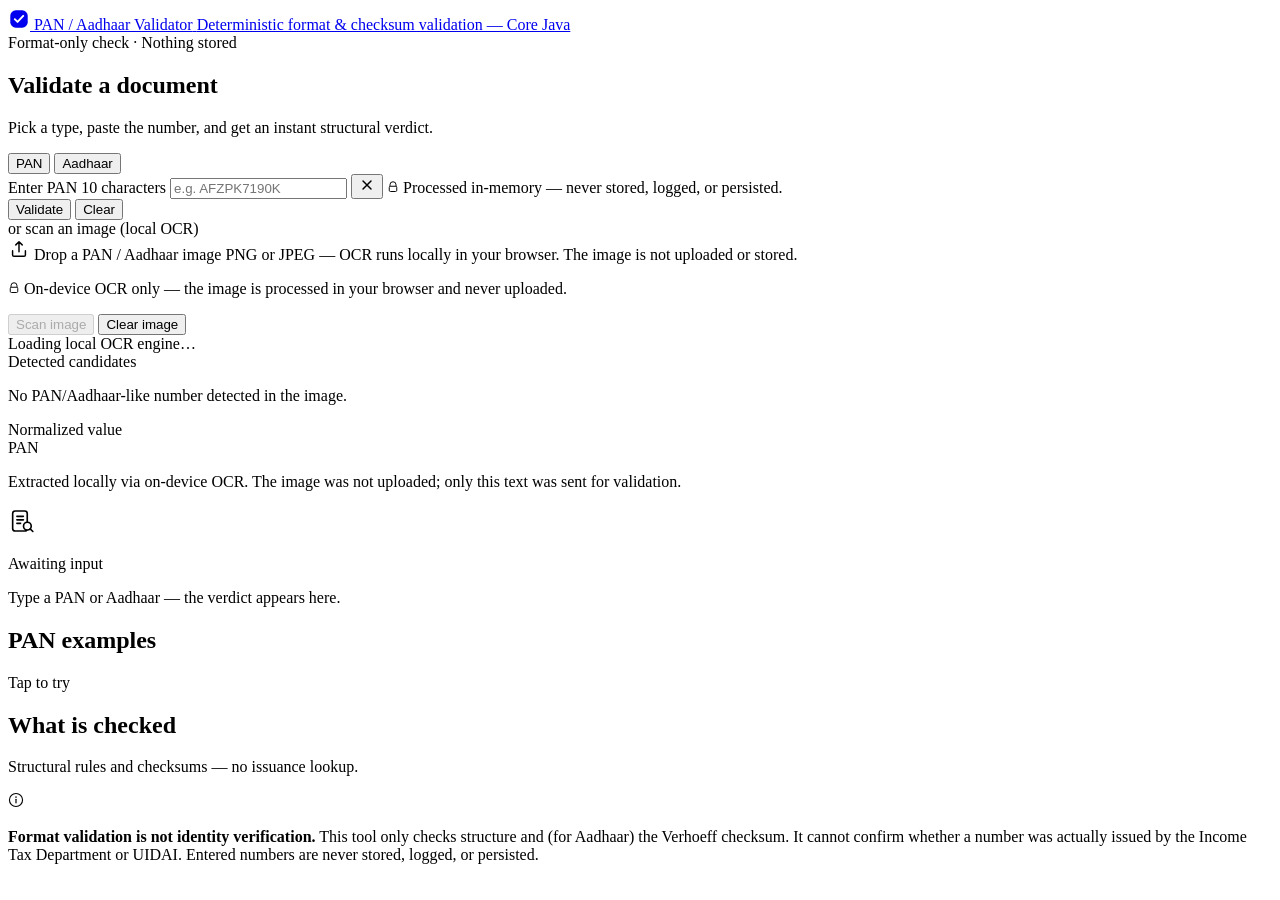
==== src/main/resources/public/index.html @ b99ff189 "feat: privacy-first local OCR (Tesseract.js) — image never leaves browser Replace the cloud image-ex" ====
<!DOCTYPE html>
<html lang="en">
<head>
  <meta charset="UTF-8" />
  <meta name="viewport" content="width=device-width, initial-scale=1, viewport-fit=cover" />
  <meta name="color-scheme" content="light" />
  <meta name="theme-color" content="#ffffff" />
  <meta name="description" content="Validate the format and checksum of Indian PAN and Aadhaar numbers. Deterministic, client-server validation powered by Core Java. Nothing is stored." />
  <title>PAN / Aadhaar Format Validator</title>
  <link rel="stylesheet" href="/styles.css" />
</head>
<body>
  <div class="grain" aria-hidden="true"></div>
  <div class="ambient" aria-hidden="true"></div>

  <header class="topbar">
    <div class="topbar-inner">
      <a class="brand" href="/" aria-label="PAN / Aadhaar Validator — home">
        <span class="mark" aria-hidden="true">
          <svg viewBox="0 0 24 24" width="22" height="22" fill="none" aria-hidden="true">
            <rect x="2.5" y="2.5" width="19" height="19" rx="6" fill="currentColor"></rect>
            <path d="M7.4 12.2l3 3 6.2-6.6" stroke="#fff" stroke-width="2.1" stroke-linecap="round" stroke-linejoin="round" fill="none"></path>
          </svg>
        </span>
        <span class="brand-text">
          <span class="brand-title">PAN / Aadhaar Validator</span>
          <span class="brand-tag">Deterministic format &amp; checksum validation &mdash; Core Java</span>
        </span>
      </a>
      <div class="topbar-meta">
        <span class="trust">
          <span class="trust-dot" aria-hidden="true"></span>
          Format-only check &middot; Nothing stored
        </span>
      </div>
    </div>
  </header>

  <main class="shell">
    <section class="console" aria-label="Validator workspace">

      <div class="pane pane--primary">
        <div class="pane-head">
          <h1 class="pane-title">Validate a document</h1>
          <p class="pane-sub">Pick a type, paste the number, and get an instant structural verdict.</p>
        </div>

        <div class="segmented" role="tablist" aria-label="Document type">
          <button class="seg active" role="tab" id="seg-pan" aria-selected="true" data-type="pan">PAN</button>
          <button class="seg" role="tab" id="seg-aadhaar" aria-selected="false" data-type="aadhaar">Aadhaar</button>
        </div>

        <form id="form" autocomplete="off" onsubmit="return false">
          <label class="field" for="value">
            <span class="field-label">
              <span id="label-value">Enter PAN</span>
              <span class="field-hint" id="hint">10 characters</span>
            </span>
            <span class="input-wrap">
              <input id="value" name="value" type="text" inputmode="text"
                     placeholder="e.g. AFZPK7190K" spellcheck="false"
                     autocapitalize="characters" autocomplete="off" />
              <button id="input-clear" class="input-clear" type="button" aria-label="Clear input" tabindex="-1" aria-hidden="true">
                <svg viewBox="0 0 20 20" width="16" height="16" aria-hidden="true"><path d="M5 5l10 10M15 5L5 15" stroke="currentColor" stroke-width="1.8" stroke-linecap="round" fill="none"/></svg>
              </button>
            </span>
            <span class="field-foot">
              <span class="lock" aria-hidden="true">
                <svg viewBox="0 0 16 16" width="12" height="12"><path d="M4 7V5a4 4 0 0 1 8 0v2" stroke="currentColor" stroke-width="1.3" fill="none" stroke-linecap="round"/><rect x="3" y="7" width="10" height="7" rx="1.6" stroke="currentColor" stroke-width="1.3" fill="none"/></svg>
              </span>
              Processed in-memory &mdash; never stored, logged, or persisted.
            </span>
          </label>

          <div class="actions">
            <button id="validate" class="btn primary" type="button">Validate</button>
            <button id="clear" class="btn tertiary" type="button">Clear</button>
          </div>
        </form>

        <div class="img-divider" role="separator" aria-label="Alternative input"><span>or scan an image (local OCR)</span></div>

        <section class="img-upload" aria-label="Scan a document number from an image with local OCR">
          <label class="dropzone" for="image-file" id="dropzone">
            <input id="image-file" type="file" accept="image/png,image/jpeg" hidden />
            <span class="dz-icon" aria-hidden="true">
              <svg viewBox="0 0 24 24" width="22" height="22" fill="none"><path d="M12 15V4m0 0L8.5 7.5M12 4l3.5 3.5" stroke="currentColor" stroke-width="1.6" stroke-linecap="round" stroke-linejoin="round"/><path d="M5 14v4.5A1.5 1.5 0 0 0 6.5 20h11a1.5 1.5 0 0 0 1.5-1.5V14" stroke="currentColor" stroke-width="1.6" stroke-linecap="round"/></svg>
            </span>
            <span class="dz-body">
              <span class="dz-title" id="dz-title">Drop a PAN / Aadhaar image</span>
              <span class="dz-sub" id="dz-sub">PNG or JPEG &mdash; OCR runs locally in your browser. The image is not uploaded or stored.</span>
            </span>
            <span class="dz-thumb hidden" id="dz-thumb" aria-hidden="true"></span>
          </label>
          <p class="ocr-private">
            <span class="lock" aria-hidden="true">
              <svg viewBox="0 0 16 16" width="12" height="12"><path d="M4 7V5a4 4 0 0 1 8 0v2" stroke="currentColor" stroke-width="1.3" fill="none" stroke-linecap="round"/><rect x="3" y="7" width="10" height="7" rx="1.6" stroke="currentColor" stroke-width="1.3" fill="none"/></svg>
            </span>
            On-device OCR only &mdash; the image is processed in your browser and never uploaded.
          </p>
          <div class="img-actions">
            <button id="extract" class="btn primary" type="button" disabled>Scan image</button>
            <button id="img-clear" class="btn tertiary" type="button">Clear image</button>
          </div>
          <div id="ocr-progress" class="ocr-progress hidden">
            <div class="ocr-bar"><span id="ocr-fill" class="ocr-fill"></span></div>
            <span id="ocr-status" class="ocr-status">Loading local OCR engine&hellip;</span>
          </div>
          <div id="ocr-candidates" class="ocr-candidates hidden">
            <span class="ocr-cands-title">Detected candidates</span>
            <div id="ocr-cands-list" class="ocr-cands-list"></div>
            <p id="ocr-none" class="ocr-none hidden">No PAN/Aadhaar-like number detected in the image.</p>
          </div>
        </section>

        <div id="preview" class="preview hidden">
          <span class="preview-label">Normalized value</span>
          <code id="normalized"></code>
        </div>

        <div class="outcome" id="outcome" aria-live="polite" aria-atomic="false">
          <div class="extraction hidden" id="extraction">
            <div class="ex-head">
              <span class="ex-badge" id="ex-type">PAN</span>
              <span class="ex-conf" id="ex-conf"></span>
              <span class="ex-warn hidden" id="ex-warn"></span>
            </div>
            <code class="ex-value" id="ex-value"></code>
            <p class="ex-note">Extracted locally via on-device OCR. The image was not uploaded; only this text was sent for validation.</p>
          </div>

          <div class="empty" id="empty">
            <span class="empty-mark" aria-hidden="true">
              <svg viewBox="0 0 24 24" width="28" height="28" fill="none">
                <rect x="4" y="3.4" width="12.5" height="17.2" rx="2.2" stroke="currentColor" stroke-width="1.4"></rect>
                <path d="M7.6 8h5.6M7.6 11h5.6M7.6 14h3.2" stroke="currentColor" stroke-width="1.4" stroke-linecap="round"></path>
                <circle cx="16.6" cy="16.4" r="3.3" fill="#fff" stroke="currentColor" stroke-width="1.4"></circle>
                <path d="M19 18.7l2.3 2.3" stroke="currentColor" stroke-width="1.4" stroke-linecap="round"></path>
              </svg>
            </span>
            <p class="empty-title">Awaiting input</p>
            <p class="empty-sub">Type a PAN or Aadhaar &mdash; the verdict appears here.</p>
          </div>

          <div class="result hidden" id="result">
            <div class="verdict" id="verdict">
              <span class="verdict-icon" id="v-icon" aria-hidden="true"></span>
              <div class="verdict-main">
                <div class="verdict-row">
                  <span class="verdict-status" id="v-status"></span>
                  <span class="verdict-reason hidden" id="v-reason"></span>
                </div>
                <p class="verdict-msg" id="v-message"></p>
              </div>
            </div>
            <ul id="checks" class="checks"></ul>
          </div>
        </div>

        <section class="examples">
          <div class="examples-head">
            <h2 id="examples-title">PAN examples</h2>
            <span class="examples-hint">Tap to try</span>
          </div>
          <div id="examples" class="chips"></div>
        </section>
      </div>

      <div class="pane-divider" aria-hidden="true"></div>

      <aside class="pane pane--side" aria-label="Validation rules">
        <div class="pane-head">
          <h2 class="pane-title">What is checked</h2>
          <p class="pane-sub">Structural rules and checksums — no issuance lookup.</p>
        </div>
        <ol id="rules" class="rules"></ol>
      </aside>

    </section>

    <footer class="disclaimer">
      <span class="disc-icon" aria-hidden="true">
        <svg viewBox="0 0 20 20" width="16" height="16" fill="none"><circle cx="10" cy="10" r="8.2" stroke="currentColor" stroke-width="1.4"/><path d="M10 9.2v4.3" stroke="currentColor" stroke-width="1.5" stroke-linecap="round"/><circle cx="10" cy="6.4" r="1" fill="currentColor"/></svg>
      </span>
      <p>
        <strong>Format validation is not identity verification.</strong>
        This tool only checks structure and (for Aadhaar) the Verhoeff checksum. It cannot confirm
        whether a number was actually issued by the Income Tax Department or UIDAI. Entered numbers
        are never stored, logged, or persisted.
      </p>
    </footer>
  </main>

  <script src="/app.js"></script>
</body>
</html>
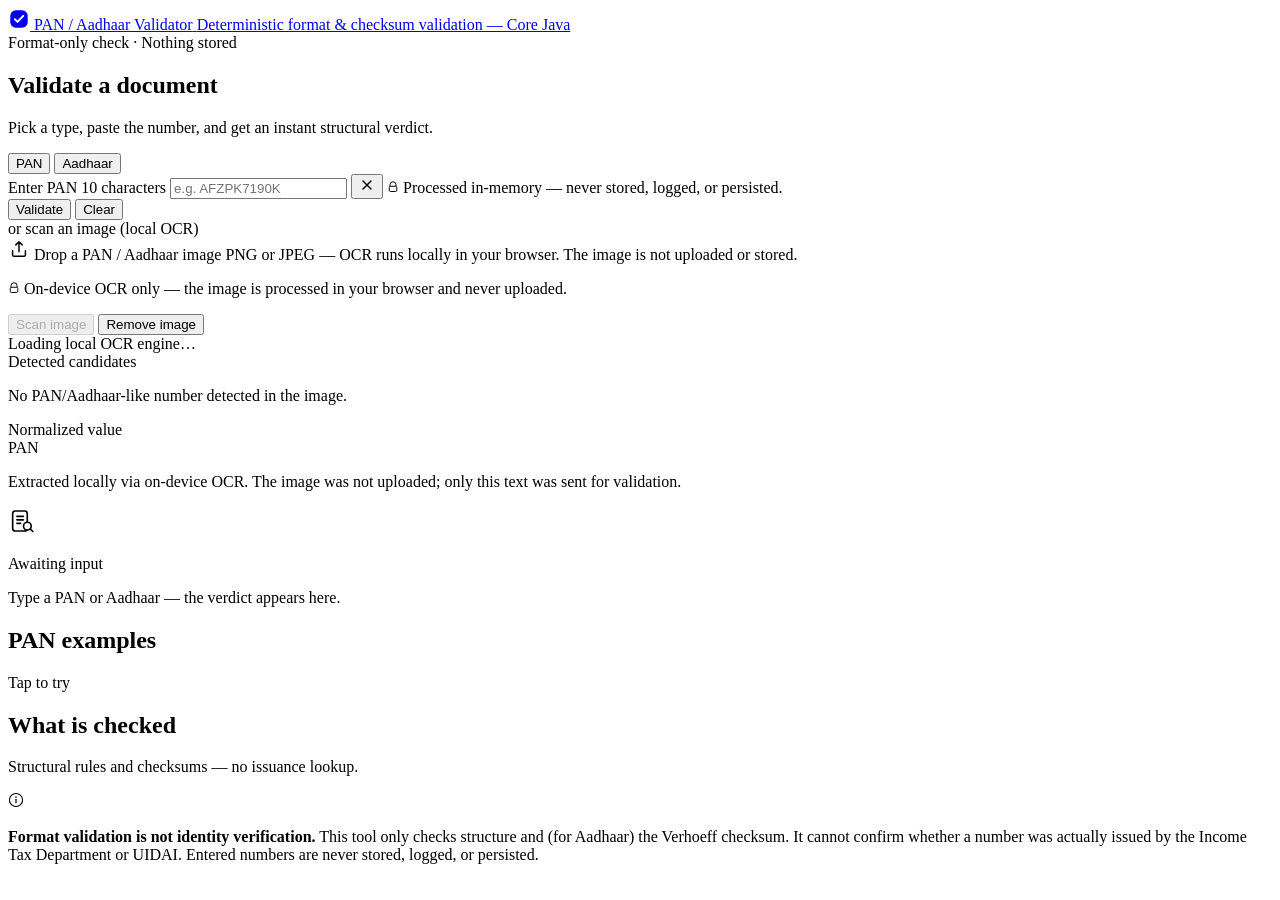
==== commit 93563601: "ui: warm Claude-inspired palette + unified clear/reset behavior Colors: swap the cool blue-gray toke" ====
--- a/src/main/resources/public/index.html
+++ b/src/main/resources/public/index.html
@@ -4,7 +4,7 @@
   <meta charset="UTF-8" />
   <meta name="viewport" content="width=device-width, initial-scale=1, viewport-fit=cover" />
   <meta name="color-scheme" content="light" />
-  <meta name="theme-color" content="#ffffff" />
+  <meta name="theme-color" content="#f6f4ef" />
   <meta name="description" content="Validate the format and checksum of Indian PAN and Aadhaar numbers. Deterministic, client-server validation powered by Core Java. Nothing is stored." />
   <title>PAN / Aadhaar Format Validator</title>
   <link rel="stylesheet" href="/styles.css" />
@@ -100,7 +100,7 @@
           </p>
           <div class="img-actions">
             <button id="extract" class="btn primary" type="button" disabled>Scan image</button>
-            <button id="img-clear" class="btn tertiary" type="button">Clear image</button>
+            <button id="img-clear" class="btn tertiary" type="button">Remove image</button>
           </div>
           <div id="ocr-progress" class="ocr-progress hidden">
             <div class="ocr-bar"><span id="ocr-fill" class="ocr-fill"></span></div>
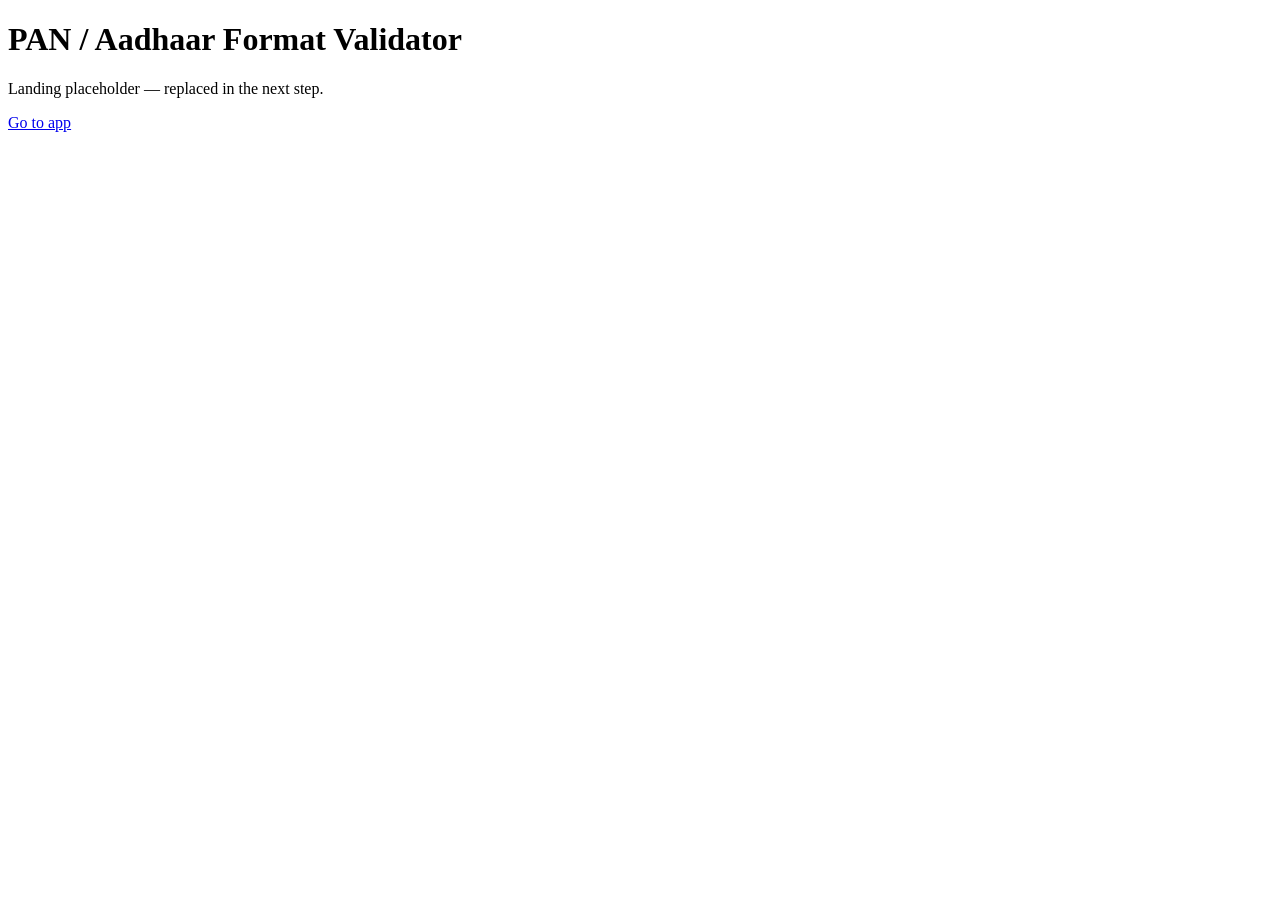
==== commit 476985da: "feat(auth): route /app + protected APIs behind stateless session Routing split: '/' public landing, " ====
--- a/src/main/resources/public/index.html
+++ b/src/main/resources/public/index.html
@@ -5,192 +5,14 @@
   <meta name="viewport" content="width=device-width, initial-scale=1, viewport-fit=cover" />
   <meta name="color-scheme" content="light" />
   <meta name="theme-color" content="#f6f4ef" />
-  <meta name="description" content="Validate the format and checksum of Indian PAN and Aadhaar numbers. Deterministic, client-server validation powered by Core Java. Nothing is stored." />
   <title>PAN / Aadhaar Format Validator</title>
   <link rel="stylesheet" href="/styles.css" />
 </head>
 <body>
-  <div class="grain" aria-hidden="true"></div>
-  <div class="ambient" aria-hidden="true"></div>
-
-  <header class="topbar">
-    <div class="topbar-inner">
-      <a class="brand" href="/" aria-label="PAN / Aadhaar Validator — home">
-        <span class="mark" aria-hidden="true">
-          <svg viewBox="0 0 24 24" width="22" height="22" fill="none" aria-hidden="true">
-            <rect x="2.5" y="2.5" width="19" height="19" rx="6" fill="currentColor"></rect>
-            <path d="M7.4 12.2l3 3 6.2-6.6" stroke="#fff" stroke-width="2.1" stroke-linecap="round" stroke-linejoin="round" fill="none"></path>
-          </svg>
-        </span>
-        <span class="brand-text">
-          <span class="brand-title">PAN / Aadhaar Validator</span>
-          <span class="brand-tag">Deterministic format &amp; checksum validation &mdash; Core Java</span>
-        </span>
-      </a>
-      <div class="topbar-meta">
-        <span class="trust">
-          <span class="trust-dot" aria-hidden="true"></span>
-          Format-only check &middot; Nothing stored
-        </span>
-      </div>
-    </div>
-  </header>
-
   <main class="shell">
-    <section class="console" aria-label="Validator workspace">
-
-      <div class="pane pane--primary">
-        <div class="pane-head">
-          <h1 class="pane-title">Validate a document</h1>
-          <p class="pane-sub">Pick a type, paste the number, and get an instant structural verdict.</p>
-        </div>
-
-        <div class="segmented" role="tablist" aria-label="Document type">
-          <button class="seg active" role="tab" id="seg-pan" aria-selected="true" data-type="pan">PAN</button>
-          <button class="seg" role="tab" id="seg-aadhaar" aria-selected="false" data-type="aadhaar">Aadhaar</button>
-        </div>
-
-        <form id="form" autocomplete="off" onsubmit="return false">
-          <label class="field" for="value">
-            <span class="field-label">
-              <span id="label-value">Enter PAN</span>
-              <span class="field-hint" id="hint">10 characters</span>
-            </span>
-            <span class="input-wrap">
-              <input id="value" name="value" type="text" inputmode="text"
-                     placeholder="e.g. AFZPK7190K" spellcheck="false"
-                     autocapitalize="characters" autocomplete="off" />
-              <button id="input-clear" class="input-clear" type="button" aria-label="Clear input" tabindex="-1" aria-hidden="true">
-                <svg viewBox="0 0 20 20" width="16" height="16" aria-hidden="true"><path d="M5 5l10 10M15 5L5 15" stroke="currentColor" stroke-width="1.8" stroke-linecap="round" fill="none"/></svg>
-              </button>
-            </span>
-            <span class="field-foot">
-              <span class="lock" aria-hidden="true">
-                <svg viewBox="0 0 16 16" width="12" height="12"><path d="M4 7V5a4 4 0 0 1 8 0v2" stroke="currentColor" stroke-width="1.3" fill="none" stroke-linecap="round"/><rect x="3" y="7" width="10" height="7" rx="1.6" stroke="currentColor" stroke-width="1.3" fill="none"/></svg>
-              </span>
-              Processed in-memory &mdash; never stored, logged, or persisted.
-            </span>
-          </label>
-
-          <div class="actions">
-            <button id="validate" class="btn primary" type="button">Validate</button>
-            <button id="clear" class="btn tertiary" type="button">Clear</button>
-          </div>
-        </form>
-
-        <div class="img-divider" role="separator" aria-label="Alternative input"><span>or scan an image (local OCR)</span></div>
-
-        <section class="img-upload" aria-label="Scan a document number from an image with local OCR">
-          <label class="dropzone" for="image-file" id="dropzone">
-            <input id="image-file" type="file" accept="image/png,image/jpeg" hidden />
-            <span class="dz-icon" aria-hidden="true">
-              <svg viewBox="0 0 24 24" width="22" height="22" fill="none"><path d="M12 15V4m0 0L8.5 7.5M12 4l3.5 3.5" stroke="currentColor" stroke-width="1.6" stroke-linecap="round" stroke-linejoin="round"/><path d="M5 14v4.5A1.5 1.5 0 0 0 6.5 20h11a1.5 1.5 0 0 0 1.5-1.5V14" stroke="currentColor" stroke-width="1.6" stroke-linecap="round"/></svg>
-            </span>
-            <span class="dz-body">
-              <span class="dz-title" id="dz-title">Drop a PAN / Aadhaar image</span>
-              <span class="dz-sub" id="dz-sub">PNG or JPEG &mdash; OCR runs locally in your browser. The image is not uploaded or stored.</span>
-            </span>
-            <span class="dz-thumb hidden" id="dz-thumb" aria-hidden="true"></span>
-          </label>
-          <p class="ocr-private">
-            <span class="lock" aria-hidden="true">
-              <svg viewBox="0 0 16 16" width="12" height="12"><path d="M4 7V5a4 4 0 0 1 8 0v2" stroke="currentColor" stroke-width="1.3" fill="none" stroke-linecap="round"/><rect x="3" y="7" width="10" height="7" rx="1.6" stroke="currentColor" stroke-width="1.3" fill="none"/></svg>
-            </span>
-            On-device OCR only &mdash; the image is processed in your browser and never uploaded.
-          </p>
-          <div class="img-actions">
-            <button id="extract" class="btn primary" type="button" disabled>Scan image</button>
-            <button id="img-clear" class="btn tertiary" type="button">Remove image</button>
-          </div>
-          <div id="ocr-progress" class="ocr-progress hidden">
-            <div class="ocr-bar"><span id="ocr-fill" class="ocr-fill"></span></div>
-            <span id="ocr-status" class="ocr-status">Loading local OCR engine&hellip;</span>
-          </div>
-          <div id="ocr-candidates" class="ocr-candidates hidden">
-            <span class="ocr-cands-title">Detected candidates</span>
-            <div id="ocr-cands-list" class="ocr-cands-list"></div>
-            <p id="ocr-none" class="ocr-none hidden">No PAN/Aadhaar-like number detected in the image.</p>
-          </div>
-        </section>
-
-        <div id="preview" class="preview hidden">
-          <span class="preview-label">Normalized value</span>
-          <code id="normalized"></code>
-        </div>
-
-        <div class="outcome" id="outcome" aria-live="polite" aria-atomic="false">
-          <div class="extraction hidden" id="extraction">
-            <div class="ex-head">
-              <span class="ex-badge" id="ex-type">PAN</span>
-              <span class="ex-conf" id="ex-conf"></span>
-              <span class="ex-warn hidden" id="ex-warn"></span>
-            </div>
-            <code class="ex-value" id="ex-value"></code>
-            <p class="ex-note">Extracted locally via on-device OCR. The image was not uploaded; only this text was sent for validation.</p>
-          </div>
-
-          <div class="empty" id="empty">
-            <span class="empty-mark" aria-hidden="true">
-              <svg viewBox="0 0 24 24" width="28" height="28" fill="none">
-                <rect x="4" y="3.4" width="12.5" height="17.2" rx="2.2" stroke="currentColor" stroke-width="1.4"></rect>
-                <path d="M7.6 8h5.6M7.6 11h5.6M7.6 14h3.2" stroke="currentColor" stroke-width="1.4" stroke-linecap="round"></path>
-                <circle cx="16.6" cy="16.4" r="3.3" fill="#fff" stroke="currentColor" stroke-width="1.4"></circle>
-                <path d="M19 18.7l2.3 2.3" stroke="currentColor" stroke-width="1.4" stroke-linecap="round"></path>
-              </svg>
-            </span>
-            <p class="empty-title">Awaiting input</p>
-            <p class="empty-sub">Type a PAN or Aadhaar &mdash; the verdict appears here.</p>
-          </div>
-
-          <div class="result hidden" id="result">
-            <div class="verdict" id="verdict">
-              <span class="verdict-icon" id="v-icon" aria-hidden="true"></span>
-              <div class="verdict-main">
-                <div class="verdict-row">
-                  <span class="verdict-status" id="v-status"></span>
-                  <span class="verdict-reason hidden" id="v-reason"></span>
-                </div>
-                <p class="verdict-msg" id="v-message"></p>
-              </div>
-            </div>
-            <ul id="checks" class="checks"></ul>
-          </div>
-        </div>
-
-        <section class="examples">
-          <div class="examples-head">
-            <h2 id="examples-title">PAN examples</h2>
-            <span class="examples-hint">Tap to try</span>
-          </div>
-          <div id="examples" class="chips"></div>
-        </section>
-      </div>
-
-      <div class="pane-divider" aria-hidden="true"></div>
-
-      <aside class="pane pane--side" aria-label="Validation rules">
-        <div class="pane-head">
-          <h2 class="pane-title">What is checked</h2>
-          <p class="pane-sub">Structural rules and checksums — no issuance lookup.</p>
-        </div>
-        <ol id="rules" class="rules"></ol>
-      </aside>
-
-    </section>
-
-    <footer class="disclaimer">
-      <span class="disc-icon" aria-hidden="true">
-        <svg viewBox="0 0 20 20" width="16" height="16" fill="none"><circle cx="10" cy="10" r="8.2" stroke="currentColor" stroke-width="1.4"/><path d="M10 9.2v4.3" stroke="currentColor" stroke-width="1.5" stroke-linecap="round"/><circle cx="10" cy="6.4" r="1" fill="currentColor"/></svg>
-      </span>
-      <p>
-        <strong>Format validation is not identity verification.</strong>
-        This tool only checks structure and (for Aadhaar) the Verhoeff checksum. It cannot confirm
-        whether a number was actually issued by the Income Tax Department or UIDAI. Entered numbers
-        are never stored, logged, or persisted.
-      </p>
-    </footer>
+    <h1>PAN / Aadhaar Format Validator</h1>
+    <p>Landing placeholder — replaced in the next step.</p>
+    <p><a href="/app">Go to app</a></p>
   </main>
-
-  <script src="/app.js"></script>
 </body>
 </html>
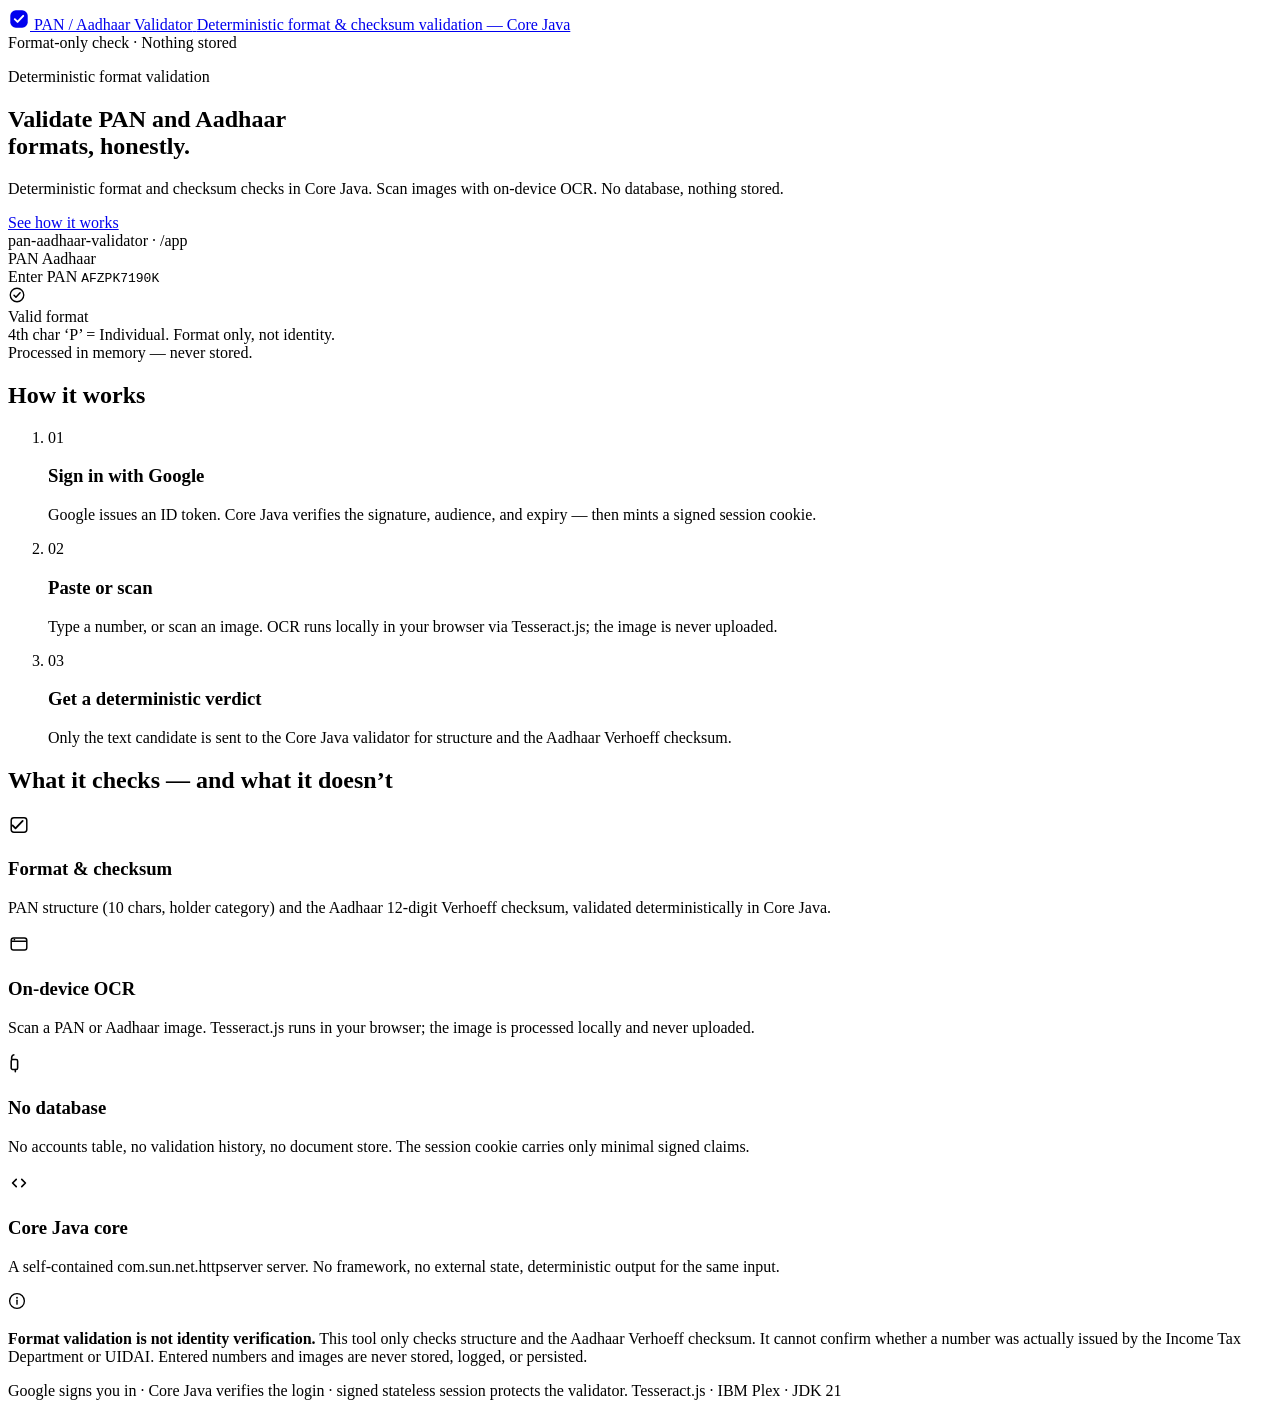
==== commit 04891c59: "feat(ui): public landing (split hero) + /app split + GIS auth Public landing (index.html): split her" ====
--- a/src/main/resources/public/index.html
+++ b/src/main/resources/public/index.html
@@ -5,14 +5,171 @@
   <meta name="viewport" content="width=device-width, initial-scale=1, viewport-fit=cover" />
   <meta name="color-scheme" content="light" />
   <meta name="theme-color" content="#f6f4ef" />
+  <meta name="description" content="Validate the format and checksum of Indian PAN and Aadhaar numbers. Deterministic Core Java validation, on-device OCR, no database, nothing stored." />
   <title>PAN / Aadhaar Format Validator</title>
   <link rel="stylesheet" href="/styles.css" />
 </head>
 <body>
-  <main class="shell">
-    <h1>PAN / Aadhaar Format Validator</h1>
-    <p>Landing placeholder — replaced in the next step.</p>
-    <p><a href="/app">Go to app</a></p>
+  <div class="grain" aria-hidden="true"></div>
+  <div class="ambient" aria-hidden="true"></div>
+
+  <header class="topbar">
+    <div class="topbar-inner">
+      <a class="brand" href="/" aria-label="PAN / Aadhaar Validator — home">
+        <span class="mark" aria-hidden="true">
+          <svg viewBox="0 0 24 24" width="22" height="22" fill="none" aria-hidden="true">
+            <rect x="2.5" y="2.5" width="19" height="19" rx="6" fill="currentColor"></rect>
+            <path d="M7.4 12.2l3 3 6.2-6.6" stroke="#fff" stroke-width="2.1" stroke-linecap="round" stroke-linejoin="round" fill="none"></path>
+          </svg>
+        </span>
+        <span class="brand-text">
+          <span class="brand-title">PAN / Aadhaar Validator</span>
+          <span class="brand-tag">Deterministic format &amp; checksum validation &mdash; Core Java</span>
+        </span>
+      </a>
+      <div class="topbar-meta">
+        <span class="trust">
+          <span class="trust-dot" aria-hidden="true"></span>
+          Format-only check &middot; Nothing stored
+        </span>
+      </div>
+    </div>
+  </header>
+
+  <main class="landing">
+
+    <!-- ============== HERO (split: copy left, product preview right) ============== -->
+    <section class="hero" aria-label="Introduction">
+      <div class="hero-copy">
+        <p class="eyebrow">Deterministic format validation</p>
+        <h1 class="hero-title">Validate PAN and Aadhaar<br /> formats, honestly.</h1>
+        <p class="hero-sub">
+          Deterministic format and checksum checks in Core Java. Scan images with
+          on-device OCR. No database, nothing stored.
+        </p>
+
+        <div class="hero-cta" id="cta-area">
+          <!-- Google Identity Services renders the Sign in with Google button here -->
+          <div id="g-signin" class="g-signin-slot" aria-live="polite"></div>
+          <button id="dev-continue" class="btn primary gsig-btn" type="button" hidden>
+            Continue locally
+          </button>
+          <a class="cta-secondary" href="#how">See how it works</a>
+        </div>
+        <p class="hero-foot" id="cta-note" hidden></p>
+      </div>
+
+      <!-- Real, non-interactive product preview built from the live design tokens -->
+      <aside class="preview" aria-label="Product preview">
+        <div class="preview-card">
+          <div class="preview-bar">
+            <span class="preview-dot" aria-hidden="true"></span>
+            <span class="preview-dot" aria-hidden="true"></span>
+            <span class="preview-dot" aria-hidden="true"></span>
+            <span class="preview-url">pan-aadhaar-validator &middot; /app</span>
+          </div>
+          <div class="preview-body">
+            <div class="pv-seg" role="presentation">
+              <span class="pv-seg pv-seg-on">PAN</span>
+              <span class="pv-seg">Aadhaar</span>
+            </div>
+            <div class="pv-field">
+              <span class="pv-label">Enter PAN</span>
+              <code class="pv-value">AFZPK7190K</code>
+            </div>
+            <div class="pv-verdict pv-ok">
+              <span class="pv-vicon" aria-hidden="true">
+                <svg viewBox="0 0 24 24" width="18" height="18" fill="none"><circle cx="12" cy="12" r="9" stroke="currentColor" stroke-width="1.8"/><path d="M8 12.4l2.6 2.6 5.5-5.9" stroke="currentColor" stroke-width="2" stroke-linecap="round" stroke-linejoin="round"/></svg>
+              </span>
+              <div>
+                <div class="pv-vstatus">Valid format</div>
+                <div class="pv-vmsg">4th char &lsquo;P&rsquo; = Individual. Format only, not identity.</div>
+              </div>
+            </div>
+            <div class="pv-row"><span class="pv-lock" aria-hidden="true"></span>Processed in memory &mdash; never stored.</div>
+          </div>
+        </div>
+      </aside>
+    </section>
+
+    <!-- ============== HOW IT WORKS (numbered steps, distinct layout family) ============== -->
+    <section class="how" id="how" aria-labelledby="how-title">
+      <h2 class="sec-title" id="how-title">How it works</h2>
+      <ol class="steps">
+        <li>
+          <span class="step-no">01</span>
+          <h3>Sign in with Google</h3>
+          <p>Google issues an ID token. Core Java verifies the signature, audience, and expiry &mdash; then mints a signed session cookie.</p>
+        </li>
+        <li>
+          <span class="step-no">02</span>
+          <h3>Paste or scan</h3>
+          <p>Type a number, or scan an image. OCR runs locally in your browser via Tesseract.js; the image is never uploaded.</p>
+        </li>
+        <li>
+          <span class="step-no">03</span>
+          <h3>Get a deterministic verdict</h3>
+          <p>Only the text candidate is sent to the Core Java validator for structure and the Aadhaar Verhoeff checksum.</p>
+        </li>
+      </ol>
+    </section>
+
+    <!-- ============== FEATURE BENTO (varied cells, not 3 equal cards) ============== -->
+    <section class="features" aria-labelledby="feat-title">
+      <h2 class="sec-title" id="feat-title">What it checks &mdash; and what it doesn&rsquo;t</h2>
+      <div class="bento">
+        <article class="cell cell--accent">
+          <span class="cell-ico" aria-hidden="true">
+            <svg viewBox="0 0 24 24" width="22" height="22" fill="none"><path d="M5 12.5l3.2 3.2 7.8-8.2" stroke="currentColor" stroke-width="2" stroke-linecap="round" stroke-linejoin="round"/><rect x="3.5" y="4" width="17" height="16" rx="3" stroke="currentColor" stroke-width="1.6"/></svg>
+          </span>
+          <h3>Format &amp; checksum</h3>
+          <p>PAN structure (10 chars, holder category) and the Aadhaar 12-digit Verhoeff checksum, validated deterministically in Core Java.</p>
+        </article>
+        <article class="cell">
+          <span class="cell-ico" aria-hidden="true">
+            <svg viewBox="0 0 24 24" width="22" height="22" fill="none"><rect x="3.5" y="5.5" width="17" height="13" rx="2.5" stroke="currentColor" stroke-width="1.6"/><path d="M3.5 9h17" stroke="currentColor" stroke-width="1.6"/><circle cx="7" cy="7.3" r="0.9" fill="currentColor"/></svg>
+          </span>
+          <h3>On-device OCR</h3>
+          <p>Scan a PAN or Aadhaar image. Tesseract.js runs in your browser; the image is processed locally and never uploaded.</p>
+        </article>
+        <article class="cell">
+          <span class="cell-ico" aria-hidden="true">
+            <svg viewBox="0 0 24 24" width="22" height="22" fill="none"><path d="M4 7V5a3 3 0 0 1 3-3" stroke="currentColor" stroke-width="1.7" fill="none"/><rect x="3.5" y="7" width="7" height="11" rx="1.6" stroke="currentColor" stroke-width="1.7" fill="none"/><path d="M8 18v2.5" stroke="currentColor" stroke-width="1.7" stroke-linecap="round"/></svg>
+          </span>
+          <h3>No database</h3>
+          <p>No accounts table, no validation history, no document store. The session cookie carries only minimal signed claims.</p>
+        </article>
+        <article class="cell cell--mono">
+          <span class="cell-ico" aria-hidden="true">
+            <svg viewBox="0 0 24 24" width="22" height="22" fill="none"><path d="M9 8l-4 4 4 4M15 8l4 4-4 4" stroke="currentColor" stroke-width="1.8" stroke-linecap="round" stroke-linejoin="round" fill="none"/></svg>
+          </span>
+          <h3>Core Java core</h3>
+          <p>A self-contained <span class="mono">com.sun.net.httpserver</span> server. No framework, no external state, deterministic output for the same input.</p>
+        </article>
+      </div>
+    </section>
+
+    <!-- ============== HONEST PITCH BAND ============== -->
+    <section class="pitch" aria-label="Important limitation">
+      <div class="pitch-card">
+        <span class="pitch-ico" aria-hidden="true">
+          <svg viewBox="0 0 20 20" width="18" height="18" fill="none"><circle cx="10" cy="10" r="8.2" stroke="currentColor" stroke-width="1.5"/><path d="M10 9.2v4.3" stroke="currentColor" stroke-width="1.6" stroke-linecap="round"/><circle cx="10" cy="6.4" r="1" fill="currentColor"/></svg>
+        </span>
+        <p>
+          <strong>Format validation is not identity verification.</strong>
+          This tool only checks structure and the Aadhaar Verhoeff checksum. It cannot
+          confirm whether a number was actually issued by the Income Tax Department or
+          UIDAI. Entered numbers and images are never stored, logged, or persisted.
+        </p>
+      </div>
+    </section>
+
+    <footer class="landing-foot">
+      <span>Google signs you in &middot; Core Java verifies the login &middot; signed stateless session protects the validator.</span>
+      <span class="foot-tech">Tesseract.js &middot; IBM Plex &middot; JDK 21</span>
+    </footer>
   </main>
+
+  <script src="/landing.js"></script>
 </body>
 </html>
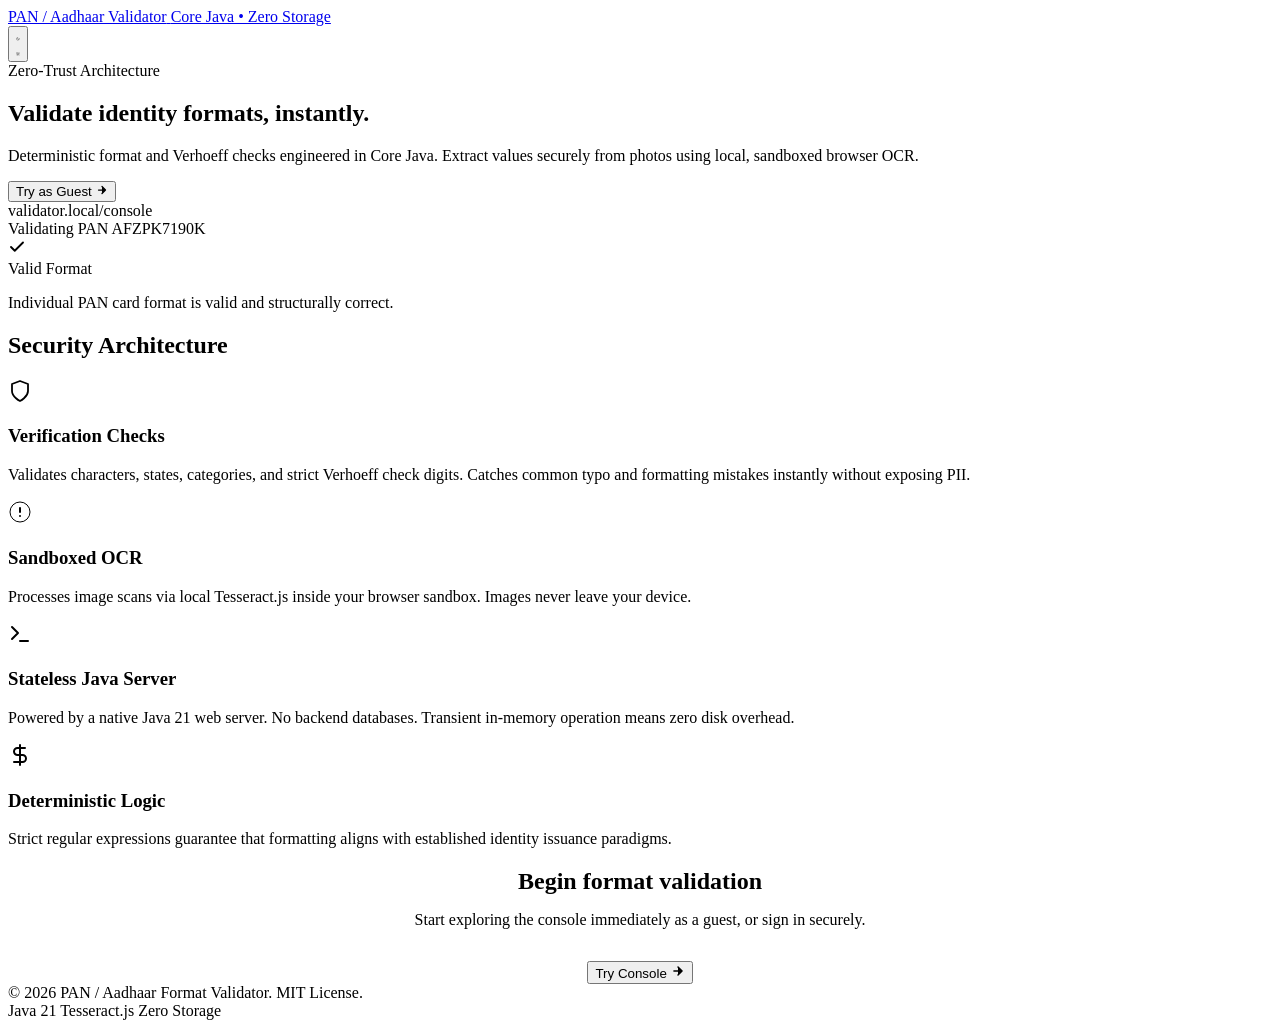
==== commit 9372cde0: "fix(auth/ui): close prod guest-login hole, false session banner, GIS button Three confirmed issues o" ====
--- a/src/main/resources/public/index.html
+++ b/src/main/resources/public/index.html
@@ -3,173 +3,174 @@
 <head>
   <meta charset="UTF-8" />
   <meta name="viewport" content="width=device-width, initial-scale=1, viewport-fit=cover" />
-  <meta name="color-scheme" content="light" />
-  <meta name="theme-color" content="#f6f4ef" />
-  <meta name="description" content="Validate the format and checksum of Indian PAN and Aadhaar numbers. Deterministic Core Java validation, on-device OCR, no database, nothing stored." />
-  <title>PAN / Aadhaar Format Validator</title>
+  <meta name="color-scheme" content="light dark" />
+  <meta name="theme-color" content="#faf9f6" id="theme-color" />
+  <meta name="description" content="Secure, deterministic format and Verhoeff checksum validator for Indian PAN and Aadhaar numbers. Zero-trust architecture with local OCR scan functionality." />
+  <title>Secure PAN / Aadhaar Format Validator</title>
   <link rel="stylesheet" href="/styles.css" />
+  <script>
+    // Inline script to prevent theme flash
+    (function () {
+      var saved = localStorage.getItem("theme");
+      if (saved) {
+        document.documentElement.setAttribute("data-theme", saved);
+      } else if (window.matchMedia("(prefers-color-scheme: dark)").matches) {
+        document.documentElement.setAttribute("data-theme", "dark");
+      }
+    })();
+  </script>
 </head>
 <body>
   <div class="grain" aria-hidden="true"></div>
   <div class="ambient" aria-hidden="true"></div>
 
-  <header class="topbar">
+  <header class="topbar reveal delay-100">
     <div class="topbar-inner">
-      <a class="brand" href="/" aria-label="PAN / Aadhaar Validator — home">
-        <span class="mark" aria-hidden="true">
-          <svg viewBox="0 0 24 24" width="22" height="22" fill="none" aria-hidden="true">
-            <rect x="2.5" y="2.5" width="19" height="19" rx="6" fill="currentColor"></rect>
-            <path d="M7.4 12.2l3 3 6.2-6.6" stroke="#fff" stroke-width="2.1" stroke-linecap="round" stroke-linejoin="round" fill="none"></path>
-          </svg>
-        </span>
-        <span class="brand-text">
-          <span class="brand-title">PAN / Aadhaar Validator</span>
-          <span class="brand-tag">Deterministic format &amp; checksum validation &mdash; Core Java</span>
-        </span>
+      <a class="brand" href="/" aria-label="PAN / Aadhaar Validator - home">
+        <span class="brand-text">PAN / Aadhaar Validator</span>
+        <span class="brand-tag">Core Java &bull; Zero Storage</span>
       </a>
       <div class="topbar-meta">
-        <span class="trust">
-          <span class="trust-dot" aria-hidden="true"></span>
-          Format-only check &middot; Nothing stored
-        </span>
+        <button class="theme-toggle" id="theme-toggle" type="button" aria-label="Toggle dark mode">
+          <svg class="moon-icon" viewBox="0 0 24 24" fill="none" stroke="currentColor"><path d="M21 12.79A9 9 0 1 1 11.21 3 7 7 0 0 0 21 12.79z" stroke-width="2" stroke-linecap="round" stroke-linejoin="round"/></svg>
+          <svg class="sun-icon" viewBox="0 0 24 24" fill="none" stroke="currentColor"><circle cx="12" cy="12" r="5" stroke-width="2"/><path d="M12 1v2M12 21v2M4.22 4.22l1.42 1.42M18.36 18.36l1.42 1.42M1 12h2M21 12h2M4.22 19.78l1.42-1.42M18.36 5.64l1.42-1.42" stroke-width="2" stroke-linecap="round" stroke-linejoin="round"/></svg>
+        </button>
       </div>
     </div>
   </header>
 
-  <main class="landing">
-
-    <!-- ============== HERO (split: copy left, product preview right) ============== -->
-    <section class="hero" aria-label="Introduction">
+  <main class="landing-wrap">
+    <!-- Asymmetric Split Hero -->
+    <section class="hero-split reveal delay-200" aria-label="Introduction">
       <div class="hero-copy">
-        <p class="eyebrow">Deterministic format validation</p>
-        <h1 class="hero-title">Validate PAN and Aadhaar<br /> formats, honestly.</h1>
+        <span class="eyebrow">Zero-Trust Architecture</span>
+        <h1 class="hero-title">Validate identity formats, <span class="accent">instantly.</span></h1>
         <p class="hero-sub">
-          Deterministic format and checksum checks in Core Java. Scan images with
-          on-device OCR. No database, nothing stored.
+          Deterministic format and Verhoeff checks engineered in Core Java. Extract values securely from photos using local, sandboxed browser OCR.
         </p>
 
-        <div class="hero-cta" id="cta-area">
-          <!-- Google Identity Services renders the Sign in with Google button here -->
+        <div class="btn-group">
           <div id="g-signin" class="g-signin-slot" aria-live="polite"></div>
-          <button id="dev-continue" class="btn primary gsig-btn" type="button" hidden>
-            Continue locally
+          <button id="guest-continue" class="btn-guest" type="button">
+            <span>Try as Guest</span>
+            <span class="circle-arrow" aria-hidden="true">
+              <svg viewBox="0 0 24 24" width="12" height="12"><path d="M5 12h14M12 5l7 7-7 7" stroke="currentColor" stroke-width="2.5" stroke-linecap="round" stroke-linejoin="round"/></svg>
+            </span>
           </button>
-          <a class="cta-secondary" href="#how">See how it works</a>
         </div>
-        <p class="hero-foot" id="cta-note" hidden></p>
       </div>
 
-      <!-- Real, non-interactive product preview built from the live design tokens -->
-      <aside class="preview" aria-label="Product preview">
-        <div class="preview-card">
-          <div class="preview-bar">
-            <span class="preview-dot" aria-hidden="true"></span>
-            <span class="preview-dot" aria-hidden="true"></span>
-            <span class="preview-dot" aria-hidden="true"></span>
-            <span class="preview-url">pan-aadhaar-validator &middot; /app</span>
+      <div class="hero-visual" aria-hidden="true">
+        <div class="z-cascade-card">
+          <div class="pv-url-bar">
+            <span class="pv-dot"></span><span class="pv-dot"></span><span class="pv-dot"></span>
+            <span class="pv-url">validator.local/console</span>
           </div>
-          <div class="preview-body">
-            <div class="pv-seg" role="presentation">
-              <span class="pv-seg pv-seg-on">PAN</span>
-              <span class="pv-seg">Aadhaar</span>
+          <div class="pv-field">
+            <span class="pv-label">Validating PAN</span>
+            <span class="pv-value">AFZPK7190K</span>
+          </div>
+          <div class="pv-verdict">
+            <div class="pv-vicon">
+              <svg viewBox="0 0 24 24" width="18" height="18" fill="none" stroke="currentColor"><path d="M20 6L9 17l-5-5" stroke-width="2.5" stroke-linecap="round" stroke-linejoin="round"/></svg>
             </div>
-            <div class="pv-field">
-              <span class="pv-label">Enter PAN</span>
-              <code class="pv-value">AFZPK7190K</code>
+            <div>
+              <div class="pv-vstatus">Valid Format</div>
+              <p class="pv-vmsg">Individual PAN card format is valid and structurally correct.</p>
             </div>
-            <div class="pv-verdict pv-ok">
-              <span class="pv-vicon" aria-hidden="true">
-                <svg viewBox="0 0 24 24" width="18" height="18" fill="none"><circle cx="12" cy="12" r="9" stroke="currentColor" stroke-width="1.8"/><path d="M8 12.4l2.6 2.6 5.5-5.9" stroke="currentColor" stroke-width="2" stroke-linecap="round" stroke-linejoin="round"/></svg>
-              </span>
-              <div>
-                <div class="pv-vstatus">Valid format</div>
-                <div class="pv-vmsg">4th char &lsquo;P&rsquo; = Individual. Format only, not identity.</div>
-              </div>
-            </div>
-            <div class="pv-row"><span class="pv-lock" aria-hidden="true"></span>Processed in memory &mdash; never stored.</div>
           </div>
         </div>
-      </aside>
-    </section>
-
-    <!-- ============== HOW IT WORKS (numbered steps, distinct layout family) ============== -->
-    <section class="how" id="how" aria-labelledby="how-title">
-      <h2 class="sec-title" id="how-title">How it works</h2>
-      <ol class="steps">
-        <li>
-          <span class="step-no">01</span>
-          <h3>Sign in with Google</h3>
-          <p>Google issues an ID token. Core Java verifies the signature, audience, and expiry &mdash; then mints a signed session cookie.</p>
-        </li>
-        <li>
-          <span class="step-no">02</span>
-          <h3>Paste or scan</h3>
-          <p>Type a number, or scan an image. OCR runs locally in your browser via Tesseract.js; the image is never uploaded.</p>
-        </li>
-        <li>
-          <span class="step-no">03</span>
-          <h3>Get a deterministic verdict</h3>
-          <p>Only the text candidate is sent to the Core Java validator for structure and the Aadhaar Verhoeff checksum.</p>
-        </li>
-      </ol>
-    </section>
-
-    <!-- ============== FEATURE BENTO (varied cells, not 3 equal cards) ============== -->
-    <section class="features" aria-labelledby="feat-title">
-      <h2 class="sec-title" id="feat-title">What it checks &mdash; and what it doesn&rsquo;t</h2>
-      <div class="bento">
-        <article class="cell cell--accent">
-          <span class="cell-ico" aria-hidden="true">
-            <svg viewBox="0 0 24 24" width="22" height="22" fill="none"><path d="M5 12.5l3.2 3.2 7.8-8.2" stroke="currentColor" stroke-width="2" stroke-linecap="round" stroke-linejoin="round"/><rect x="3.5" y="4" width="17" height="16" rx="3" stroke="currentColor" stroke-width="1.6"/></svg>
-          </span>
-          <h3>Format &amp; checksum</h3>
-          <p>PAN structure (10 chars, holder category) and the Aadhaar 12-digit Verhoeff checksum, validated deterministically in Core Java.</p>
-        </article>
-        <article class="cell">
-          <span class="cell-ico" aria-hidden="true">
-            <svg viewBox="0 0 24 24" width="22" height="22" fill="none"><rect x="3.5" y="5.5" width="17" height="13" rx="2.5" stroke="currentColor" stroke-width="1.6"/><path d="M3.5 9h17" stroke="currentColor" stroke-width="1.6"/><circle cx="7" cy="7.3" r="0.9" fill="currentColor"/></svg>
-          </span>
-          <h3>On-device OCR</h3>
-          <p>Scan a PAN or Aadhaar image. Tesseract.js runs in your browser; the image is processed locally and never uploaded.</p>
-        </article>
-        <article class="cell">
-          <span class="cell-ico" aria-hidden="true">
-            <svg viewBox="0 0 24 24" width="22" height="22" fill="none"><path d="M4 7V5a3 3 0 0 1 3-3" stroke="currentColor" stroke-width="1.7" fill="none"/><rect x="3.5" y="7" width="7" height="11" rx="1.6" stroke="currentColor" stroke-width="1.7" fill="none"/><path d="M8 18v2.5" stroke="currentColor" stroke-width="1.7" stroke-linecap="round"/></svg>
-          </span>
-          <h3>No database</h3>
-          <p>No accounts table, no validation history, no document store. The session cookie carries only minimal signed claims.</p>
-        </article>
-        <article class="cell cell--mono">
-          <span class="cell-ico" aria-hidden="true">
-            <svg viewBox="0 0 24 24" width="22" height="22" fill="none"><path d="M9 8l-4 4 4 4M15 8l4 4-4 4" stroke="currentColor" stroke-width="1.8" stroke-linecap="round" stroke-linejoin="round" fill="none"/></svg>
-          </span>
-          <h3>Core Java core</h3>
-          <p>A self-contained <span class="mono">com.sun.net.httpserver</span> server. No framework, no external state, deterministic output for the same input.</p>
-        </article>
       </div>
     </section>
 
-    <!-- ============== HONEST PITCH BAND ============== -->
-    <section class="pitch" aria-label="Important limitation">
-      <div class="pitch-card">
-        <span class="pitch-ico" aria-hidden="true">
-          <svg viewBox="0 0 20 20" width="18" height="18" fill="none"><circle cx="10" cy="10" r="8.2" stroke="currentColor" stroke-width="1.5"/><path d="M10 9.2v4.3" stroke="currentColor" stroke-width="1.6" stroke-linecap="round"/><circle cx="10" cy="6.4" r="1" fill="currentColor"/></svg>
-        </span>
-        <p>
-          <strong>Format validation is not identity verification.</strong>
-          This tool only checks structure and the Aadhaar Verhoeff checksum. It cannot
-          confirm whether a number was actually issued by the Income Tax Department or
-          UIDAI. Entered numbers and images are never stored, logged, or persisted.
-        </p>
+    <!-- Asymmetrical Bento Grid -->
+    <section class="section-massive reveal delay-300" id="features" aria-label="Features">
+      <h2 class="sec-title">Security Architecture</h2>
+      
+      <div class="bento-grid">
+        <!-- Tall/Wide Feature -->
+        <div class="bento-cell bento-wide accent">
+          <div class="b-icon">
+            <svg viewBox="0 0 24 24" width="24" height="24" fill="none" stroke="currentColor"><path d="M12 22s8-4 8-10V5l-8-3-8 3v7c0 6 8 10 8 10z" stroke-width="1.8" stroke-linecap="round" stroke-linejoin="round"/></svg>
+          </div>
+          <h3>Verification Checks</h3>
+          <p>Validates characters, states, categories, and strict Verhoeff check digits. Catches common typo and formatting mistakes instantly without exposing PII.</p>
+        </div>
+        
+        <!-- Square Feature -->
+        <div class="bento-cell bento-square">
+          <div class="b-icon">
+            <svg viewBox="0 0 24 24" width="24" height="24" fill="none" stroke="currentColor"><circle cx="12" cy="12" r="10"/><path d="M12 8v4M12 16h.01" stroke-width="2" stroke-linecap="round" stroke-linejoin="round"/></svg>
+          </div>
+          <h3>Sandboxed OCR</h3>
+          <p>Processes image scans via local Tesseract.js inside your browser sandbox. Images never leave your device.</p>
+        </div>
+        
+        <!-- Half Feature -->
+        <div class="bento-cell bento-half">
+          <div class="b-icon">
+            <svg viewBox="0 0 24 24" width="24" height="24" fill="none" stroke="currentColor"><path d="M4 17L10 11 4 5M12 19h8" stroke-width="2" stroke-linecap="round" stroke-linejoin="round"/></svg>
+          </div>
+          <h3>Stateless Java Server</h3>
+          <p>Powered by a native Java 21 web server. No backend databases. Transient in-memory operation means zero disk overhead.</p>
+        </div>
+        
+        <!-- Half Feature -->
+        <div class="bento-cell bento-half">
+          <div class="b-icon">
+            <svg viewBox="0 0 24 24" width="24" height="24" fill="none" stroke="currentColor"><path d="M12 2v20M17 5H9.5a3.5 3.5 0 0 0 0 7h5a3.5 3.5 0 0 1 0 7H6" stroke-width="2" stroke-linecap="round" stroke-linejoin="round"/></svg>
+          </div>
+          <h3>Deterministic Logic</h3>
+          <p>Strict regular expressions guarantee that formatting aligns with established identity issuance paradigms.</p>
+        </div>
       </div>
     </section>
 
-    <footer class="landing-foot">
-      <span>Google signs you in &middot; Core Java verifies the login &middot; signed stateless session protects the validator.</span>
-      <span class="foot-tech">Tesseract.js &middot; IBM Plex &middot; JDK 21</span>
-    </footer>
+    <!-- Final CTA -->
+    <section class="section-massive reveal" style="padding-top: 0;">
+      <div class="shell-outer" style="max-width: 600px; margin: 0 auto; text-align: center;">
+        <div class="shell-inner">
+          <h2 style="font-size: 24px; font-weight: 700; color: var(--ink); margin-bottom: 16px;">Begin format validation</h2>
+          <p style="color: var(--muted); margin-bottom: 32px;">Start exploring the console immediately as a guest, or sign in securely.</p>
+          <button class="btn primary" id="guest-continue-2" type="button">
+            Try Console
+            <span class="btn-icon-circle" aria-hidden="true">
+              <svg viewBox="0 0 24 24" width="14" height="14"><path d="M5 12h14M12 5l7 7-7 7" stroke="currentColor" stroke-width="2.5" stroke-linecap="round" stroke-linejoin="round"/></svg>
+            </span>
+          </button>
+        </div>
+      </div>
+    </section>
   </main>
 
+  <footer class="footer">
+    <div class="footer-inner">
+      <div class="foot-copy">
+        &copy; 2026 PAN / Aadhaar Format Validator. MIT License.
+      </div>
+      <div class="foot-tech">
+        <span>Java 21</span>
+        <span>Tesseract.js</span>
+        <span>Zero Storage</span>
+      </div>
+    </div>
+  </footer>
+
   <script src="/landing.js"></script>
+  <script>
+    // Scroll reveal logic
+    document.addEventListener("DOMContentLoaded", () => {
+      const observer = new IntersectionObserver((entries) => {
+        entries.forEach(entry => {
+          if (entry.isIntersecting) {
+            entry.target.classList.add("active");
+            observer.unobserve(entry.target);
+          }
+        });
+      }, { threshold: 0.1 });
+      
+      document.querySelectorAll(".reveal").forEach(el => observer.observe(el));
+    });
+  </script>
 </body>
 </html>
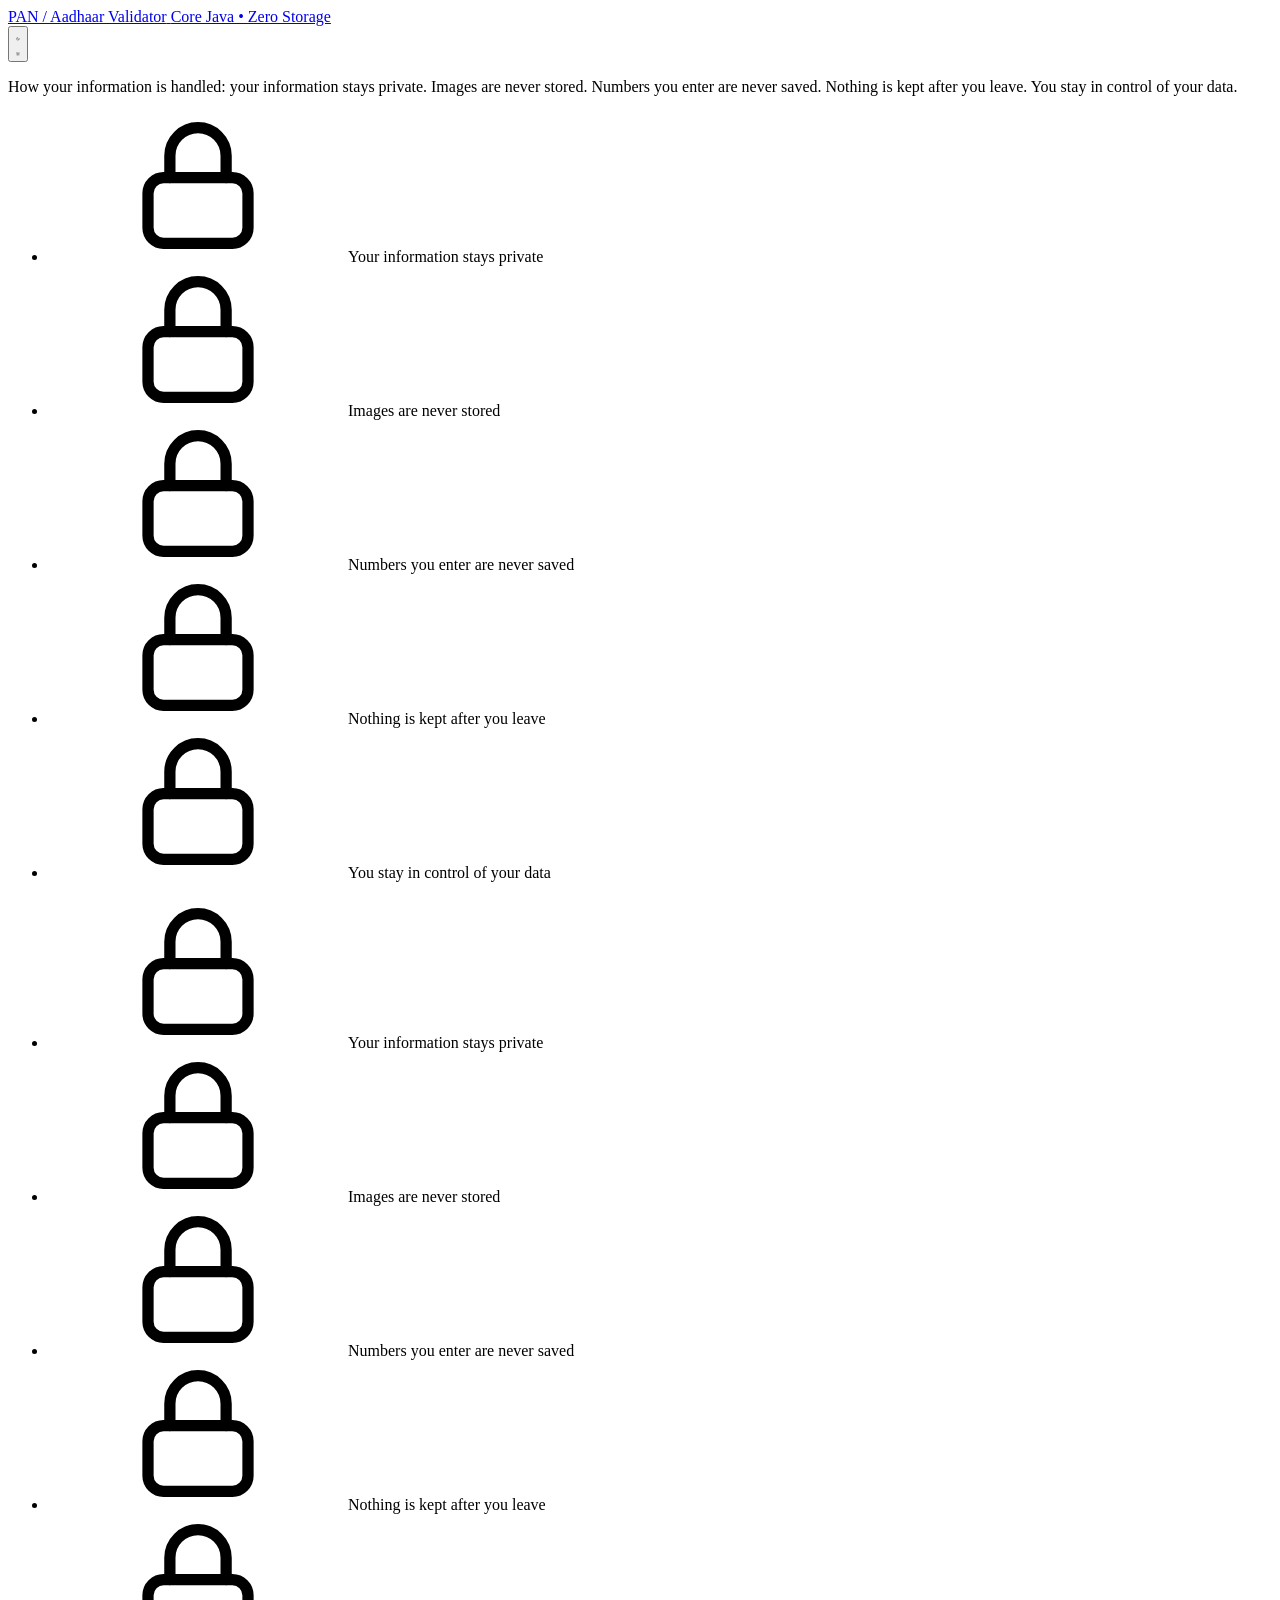
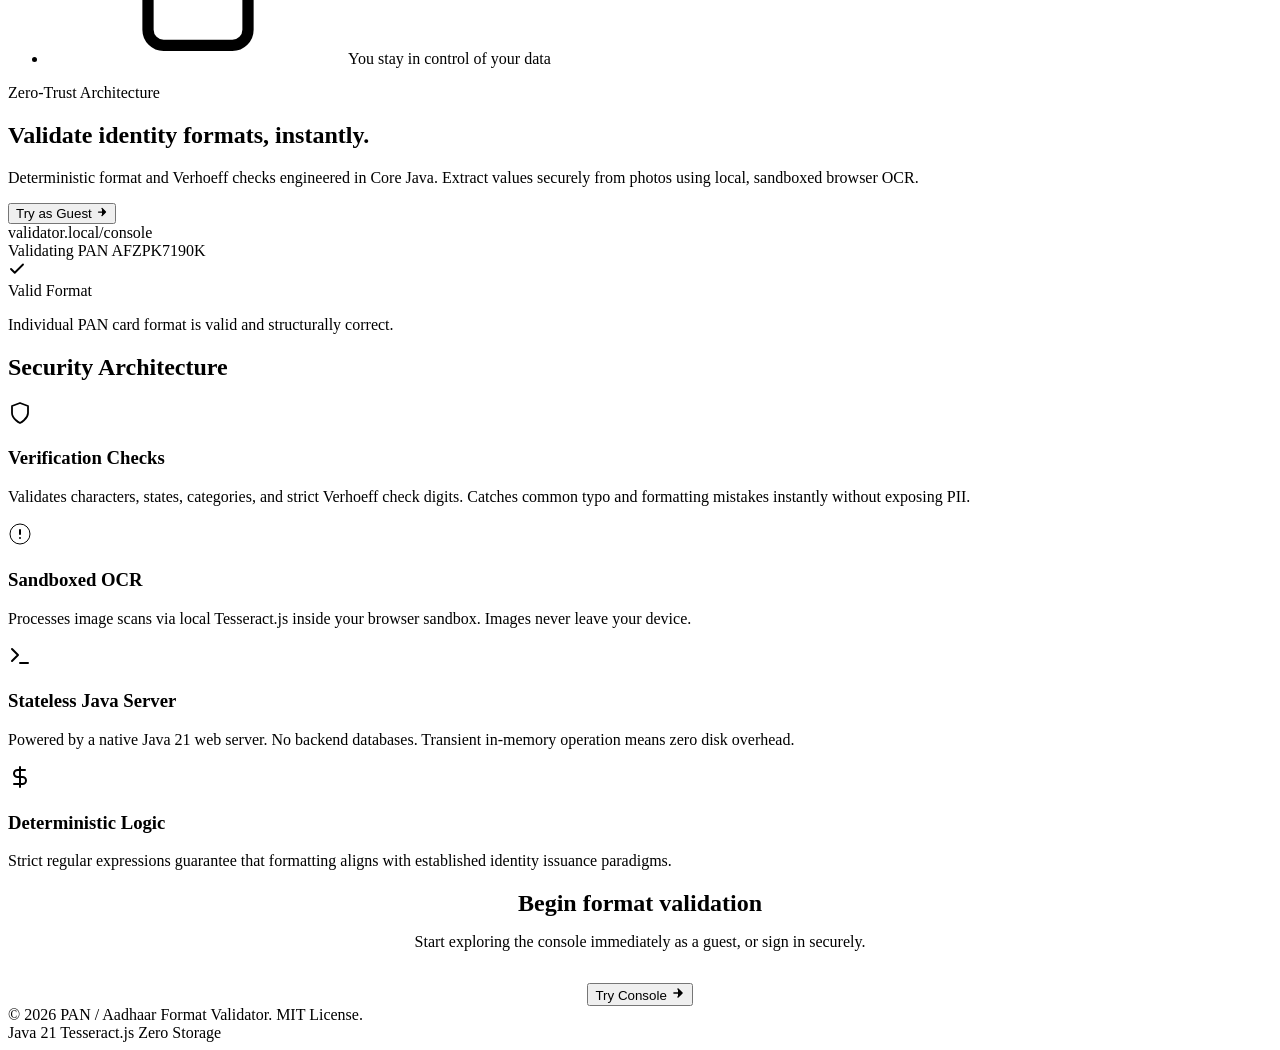
==== commit 536de0a0: "feat(ui): add privacy reassurance marquee to landing and /app Slim, calm, on-brand strip below the t" ====
--- a/src/main/resources/public/index.html
+++ b/src/main/resources/public/index.html
@@ -7,7 +7,7 @@
   <meta name="theme-color" content="#faf9f6" id="theme-color" />
   <meta name="description" content="Secure, deterministic format and Verhoeff checksum validator for Indian PAN and Aadhaar numbers. Zero-trust architecture with local OCR scan functionality." />
   <title>Secure PAN / Aadhaar Format Validator</title>
-  <link rel="stylesheet" href="/styles.css" />
+  <link rel="stylesheet" href="/styles.css?v=20260706" />
   <script>
     // Inline script to prevent theme flash
     (function () {
@@ -24,6 +24,13 @@
   <div class="grain" aria-hidden="true"></div>
   <div class="ambient" aria-hidden="true"></div>
 
+  <svg width="0" height="0" style="position:absolute" aria-hidden="true" focusable="false">
+    <symbol id="ic-privacy" viewBox="0 0 24 24">
+      <rect x="4" y="10.5" width="16" height="10.5" rx="2.5" fill="none" stroke="currentColor" stroke-width="1.8"/>
+      <path d="M7.5 10.5V7a4.5 4.5 0 0 1 9 0v3.5" fill="none" stroke="currentColor" stroke-width="1.8" stroke-linecap="round"/>
+    </symbol>
+  </svg>
+
   <header class="topbar reveal delay-100">
     <div class="topbar-inner">
       <a class="brand" href="/" aria-label="PAN / Aadhaar Validator - home">
@@ -40,6 +47,29 @@
   </header>
 
   <main class="landing-wrap">
+    <!-- Privacy reassurance marquee -->
+    <div class="privacy-strip" role="region" aria-label="How your information is handled">
+      <p class="privacy-sr">How your information is handled: your information stays private. Images are never stored. Numbers you enter are never saved. Nothing is kept after you leave. You stay in control of your data.</p>
+      <div class="privacy-marquee" aria-hidden="true">
+        <div class="privacy-track">
+          <ul class="privacy-set">
+            <li><svg aria-hidden="true"><use href="#ic-privacy"/></svg><span>Your information stays private</span><span class="pdot"></span></li>
+            <li><svg aria-hidden="true"><use href="#ic-privacy"/></svg><span>Images are never stored</span><span class="pdot"></span></li>
+            <li><svg aria-hidden="true"><use href="#ic-privacy"/></svg><span>Numbers you enter are never saved</span><span class="pdot"></span></li>
+            <li><svg aria-hidden="true"><use href="#ic-privacy"/></svg><span>Nothing is kept after you leave</span><span class="pdot"></span></li>
+            <li><svg aria-hidden="true"><use href="#ic-privacy"/></svg><span>You stay in control of your data</span><span class="pdot"></span></li>
+          </ul>
+          <ul class="privacy-set">
+            <li><svg aria-hidden="true"><use href="#ic-privacy"/></svg><span>Your information stays private</span><span class="pdot"></span></li>
+            <li><svg aria-hidden="true"><use href="#ic-privacy"/></svg><span>Images are never stored</span><span class="pdot"></span></li>
+            <li><svg aria-hidden="true"><use href="#ic-privacy"/></svg><span>Numbers you enter are never saved</span><span class="pdot"></span></li>
+            <li><svg aria-hidden="true"><use href="#ic-privacy"/></svg><span>Nothing is kept after you leave</span><span class="pdot"></span></li>
+            <li><svg aria-hidden="true"><use href="#ic-privacy"/></svg><span>You stay in control of your data</span><span class="pdot"></span></li>
+          </ul>
+        </div>
+      </div>
+    </div>
+
     <!-- Asymmetric Split Hero -->
     <section class="hero-split reveal delay-200" aria-label="Introduction">
       <div class="hero-copy">
@@ -156,7 +186,7 @@
     </div>
   </footer>
 
-  <script src="/landing.js"></script>
+  <script src="/landing.js?v=20260706"></script>
   <script>
     // Scroll reveal logic
     document.addEventListener("DOMContentLoaded", () => {
